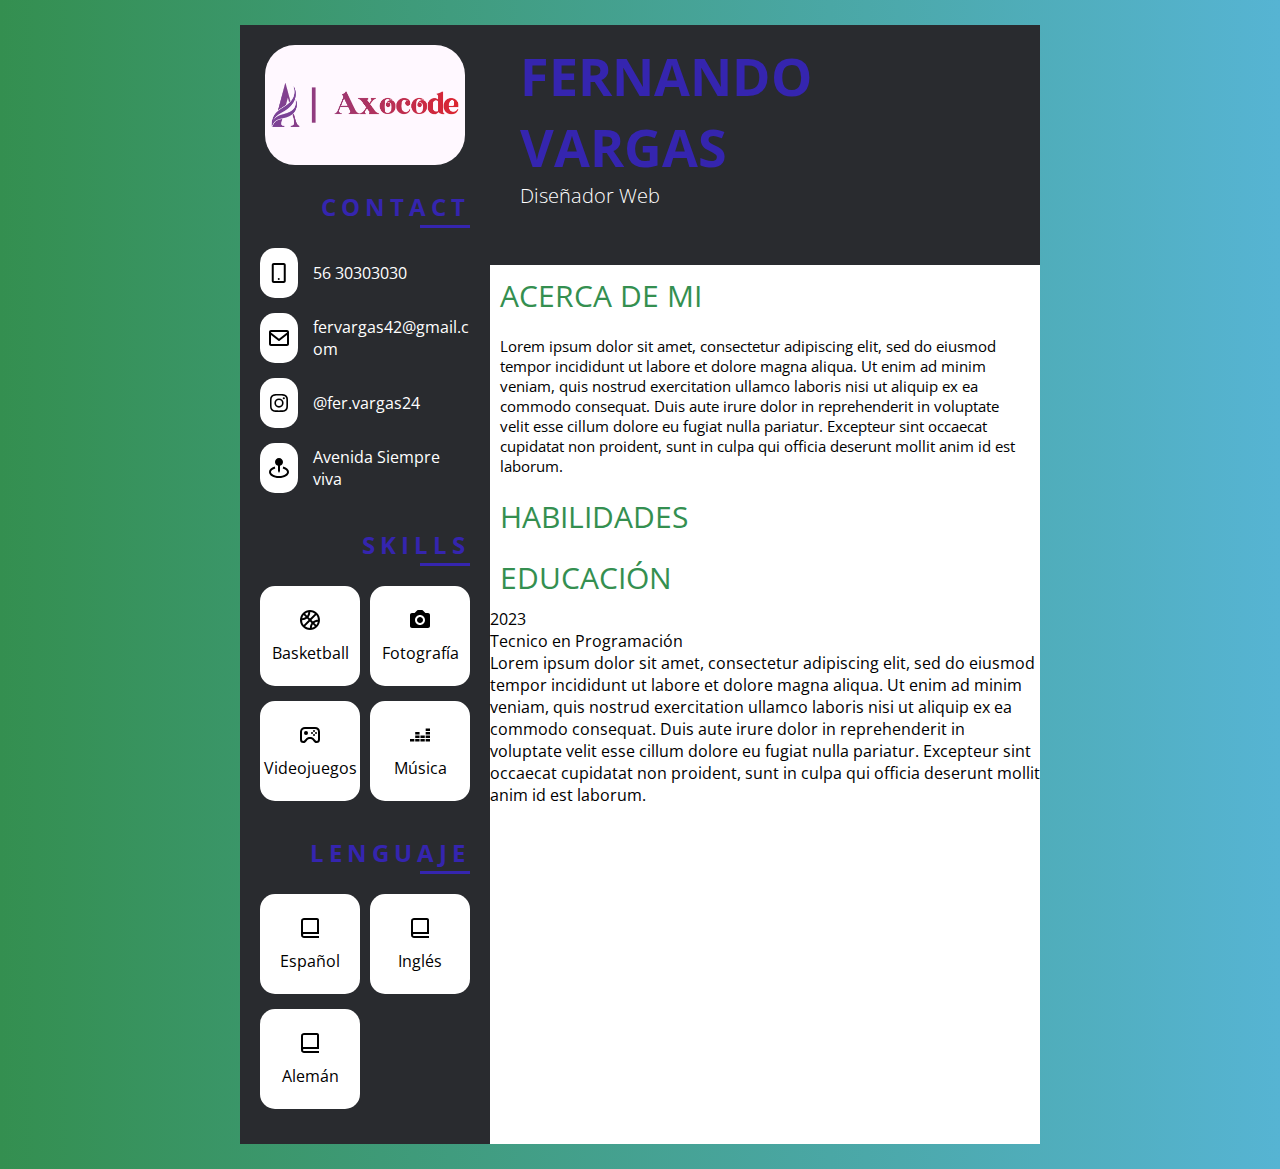
==== index.html @ 954b75d0 "Se adjunta el proyecto" ====
<!DOCTYPE html>
<html lang="en">
<head>
	<meta charset="UTF-8">
	<meta http-equiv="X-UA-Compatible" content="IE=edge">
	<meta name="viewport" content="width=device-width, initial-scale=1.0">
	<title>Document</title>
	<link rel="stylesheet" href="estiloscv.css" >
</head>
<body>
	<div class="wrapper">
		<div class="curriculum">
			<div class="izq">
				<div class="img_holder">
					<img src="imagen.png" alt="fotito" >
				</div>
				<div class="contact_wrap pb">
					<div class="title">
						Contact
					</div>
					<div class="contacto">
						<ul>
							<li>
								<div class="li_wrap">
									<div class="iconito"><svg xmlns="http://www.w3.org/2000/svg" width="24" height="24" viewBox="0 0 24 24" style="fill: rgba(0, 0, 0, 1);transform: ;msFilter:;"><path d="M16.75 2h-10c-1.103 0-2 .897-2 2v16c0 1.103.897 2 2 2h10c1.103 0 2-.897 2-2V4c0-1.103-.897-2-2-2zm-10 18V4h10l.002 16H6.75z"></path><circle cx="11.75" cy="18" r="1"></circle></svg></div>
									<div class="text">56 30303030</div>
								</div>
							</li>
							<li>
								<div class="li_wrap">
									<div class="iconito"><svg xmlns="http://www.w3.org/2000/svg" width="24" height="24" viewBox="0 0 24 24" style="fill: rgba(0, 0, 0, 1);transform: ;msFilter:;"><path d="M20 4H4c-1.103 0-2 .897-2 2v12c0 1.103.897 2 2 2h16c1.103 0 2-.897 2-2V6c0-1.103-.897-2-2-2zm0 2v.511l-8 6.223-8-6.222V6h16zM4 18V9.044l7.386 5.745a.994.994 0 0 0 1.228 0L20 9.044 20.002 18H4z"></path></svg></div>
									<div class="text">fervargas42@gmail.com</div>
								</div>
							</li>
							<li>
								<div class="li_wrap">
									<div class="iconito"><svg xmlns="http://www.w3.org/2000/svg" width="24" height="24" viewBox="0 0 24 24" style="fill: rgba(0, 0, 0, 1);transform: ;msFilter:;"><path d="M11.999 7.377a4.623 4.623 0 1 0 0 9.248 4.623 4.623 0 0 0 0-9.248zm0 7.627a3.004 3.004 0 1 1 0-6.008 3.004 3.004 0 0 1 0 6.008z"></path><circle cx="16.806" cy="7.207" r="1.078"></circle><path d="M20.533 6.111A4.605 4.605 0 0 0 17.9 3.479a6.606 6.606 0 0 0-2.186-.42c-.963-.042-1.268-.054-3.71-.054s-2.755 0-3.71.054a6.554 6.554 0 0 0-2.184.42 4.6 4.6 0 0 0-2.633 2.632 6.585 6.585 0 0 0-.419 2.186c-.043.962-.056 1.267-.056 3.71 0 2.442 0 2.753.056 3.71.015.748.156 1.486.419 2.187a4.61 4.61 0 0 0 2.634 2.632 6.584 6.584 0 0 0 2.185.45c.963.042 1.268.055 3.71.055s2.755 0 3.71-.055a6.615 6.615 0 0 0 2.186-.419 4.613 4.613 0 0 0 2.633-2.633c.263-.7.404-1.438.419-2.186.043-.962.056-1.267.056-3.71s0-2.753-.056-3.71a6.581 6.581 0 0 0-.421-2.217zm-1.218 9.532a5.043 5.043 0 0 1-.311 1.688 2.987 2.987 0 0 1-1.712 1.711 4.985 4.985 0 0 1-1.67.311c-.95.044-1.218.055-3.654.055-2.438 0-2.687 0-3.655-.055a4.96 4.96 0 0 1-1.669-.311 2.985 2.985 0 0 1-1.719-1.711 5.08 5.08 0 0 1-.311-1.669c-.043-.95-.053-1.218-.053-3.654 0-2.437 0-2.686.053-3.655a5.038 5.038 0 0 1 .311-1.687c.305-.789.93-1.41 1.719-1.712a5.01 5.01 0 0 1 1.669-.311c.951-.043 1.218-.055 3.655-.055s2.687 0 3.654.055a4.96 4.96 0 0 1 1.67.311 2.991 2.991 0 0 1 1.712 1.712 5.08 5.08 0 0 1 .311 1.669c.043.951.054 1.218.054 3.655 0 2.436 0 2.698-.043 3.654h-.011z"></path></svg></div>
									<div class="text">@fer.vargas24</div>
								</div>
							</li>
							<li>
								<div class="li_wrap">
									<div class="iconito"><svg xmlns="http://www.w3.org/2000/svg" width="24" height="24" viewBox="0 0 24 24" style="fill: rgba(0, 0, 0, 1);transform: ;msFilter:;"><path d="m12 17 1-2V9.858c1.721-.447 3-2 3-3.858 0-2.206-1.794-4-4-4S8 3.794 8 6c0 1.858 1.279 3.411 3 3.858V15l1 2z"></path><path d="m16.267 10.563-.533 1.928C18.325 13.207 20 14.584 20 16c0 1.892-3.285 4-8 4s-8-2.108-8-4c0-1.416 1.675-2.793 4.267-3.51l-.533-1.928C4.197 11.54 2 13.623 2 16c0 3.364 4.393 6 10 6s10-2.636 10-6c0-2.377-2.197-4.46-5.733-5.437z"></path></svg></div>
									<div class="text">Avenida Siempre viva</div>
								</dijkv>
							</li>
						</ul>
					</div>
				</div>
				<div class="pass_wrap pb">
					<div class="title">
						Skills
					</div>
					<div class="pass">
						<ul>
							<li>
								<div class="li_wrap">
									<div class="iconito"><svg xmlns="http://www.w3.org/2000/svg" width="24" height="24" viewBox="0 0 24 24" style="fill: rgba(0, 0, 0, 1);transform: ;msFilter:;"><path d="M4.929 19.071c1.895 1.895 4.405 2.938 7.071 2.938s5.177-1.043 7.071-2.938c3.899-3.899 3.899-10.243 0-14.143C17.177 3.034 14.665 1.99 12 1.99S6.823 3.034 4.929 4.929c-3.899 3.898-3.899 10.243 0 14.142zm7.38-15.065a7.912 7.912 0 0 1 4.594 1.678L12 10.586l-1.46-1.46c1.161-1.479 1.792-3.308 1.769-5.12zM9.11 7.696 7.098 5.684a7.929 7.929 0 0 1 3.218-1.51c-.015 1.236-.445 2.477-1.206 3.522zM7.686 9.1a6.065 6.065 0 0 1-3.459 1.057 7.923 7.923 0 0 1 1.458-3.058L7.686 9.1zm-3.675 3.046c.077.002.154.014.231.014a8.05 8.05 0 0 0 4.877-1.626L10.586 12l-4.901 4.901a7.972 7.972 0 0 1-1.674-4.755zm12.294 2.745c1.042-.758 2.28-1.188 3.508-1.206a7.947 7.947 0 0 1-1.497 3.217l-2.011-2.011zm.597 3.425a7.935 7.935 0 0 1-3.059 1.47 6.05 6.05 0 0 1 1.057-3.472l2.002 2.002zm-5.044 1.686a7.922 7.922 0 0 1-4.761-1.686L12 13.414l1.463 1.463c-1.103 1.444-1.659 3.266-1.605 5.125zm8.124-8.31c-1.807-.018-3.633.61-5.108 1.768L13.414 12l4.901-4.901a7.968 7.968 0 0 1 1.667 4.593z"></path></svg></div>									
									<div class="text">Basketball</div>
								</div>
							</li>
							<li>
								<div class="li_wrap">
									<div class="iconito"><svg xmlns="http://www.w3.org/2000/svg" width="24" height="24" viewBox="0 0 24 24" style="fill: rgba(0, 0, 0, 1);transform: ;msFilter:;"><path d="M12 9c-1.626 0-3 1.374-3 3s1.374 3 3 3 3-1.374 3-3-1.374-3-3-3z"></path><path d="M20 5h-2.586l-2.707-2.707A.996.996 0 0 0 14 2h-4a.996.996 0 0 0-.707.293L6.586 5H4c-1.103 0-2 .897-2 2v11c0 1.103.897 2 2 2h16c1.103 0 2-.897 2-2V7c0-1.103-.897-2-2-2zm-8 12c-2.71 0-5-2.29-5-5s2.29-5 5-5 5 2.29 5 5-2.29 5-5 5z"></path></svg></div>									
									<div class="text">Fotografía</div>
								</div>
							</li>
							<li>
								<div class="li_wrap">
									<div class="iconito"><svg xmlns="http://www.w3.org/2000/svg" width="24" height="24" viewBox="0 0 24 24" style="fill: rgba(0, 0, 0, 1);transform: ;msFilter:;"><path d="M22 8.65A5 5 0 0 0 17 4H7a5 5 0 0 0-5 4.74A2 2 0 0 0 2 9v7.5A3.48 3.48 0 0 0 5.5 20c1.43 0 2.32-1.06 3.19-2.09.32-.37.65-.76 1-1.1a4.81 4.81 0 0 1 1.54-.75 6.61 6.61 0 0 1 1.54 0 4.81 4.81 0 0 1 1.54.75c.35.34.68.73 1 1.1.87 1 1.76 2.09 3.19 2.09a3.48 3.48 0 0 0 3.5-3.5V9a2.09 2.09 0 0 0 0-.26zm-2 7.85a1.5 1.5 0 0 1-1.5 1.5c-.5 0-1-.64-1.66-1.38-.34-.39-.72-.85-1.15-1.26a6.68 6.68 0 0 0-2.46-1.25 6.93 6.93 0 0 0-2.46 0 6.68 6.68 0 0 0-2.46 1.25c-.43.41-.81.87-1.15 1.26C6.54 17.36 6 18 5.5 18A1.5 1.5 0 0 1 4 16.5V9a.77.77 0 0 0 0-.15A3 3 0 0 1 7 6h10a3 3 0 0 1 3 2.72v.12A.86.86 0 0 0 20 9z"></path><circle cx="16" cy="12" r="1"></circle><circle cx="18" cy="10" r="1"></circle><circle cx="16" cy="8" r="1"></circle><circle cx="14" cy="10" r="1"></circle><circle cx="8" cy="10" r="2"></circle></svg></div>									
									<div class="text">Videojuegos</div>
								</div>
							</li>
							<li>
								<div class="li_wrap">
									<div class="iconito"><svg xmlns="http://www.w3.org/2000/svg" width="24" height="24" viewBox="0 0 24 24" style="fill: rgba(0, 0, 0, 1);transform: ;msFilter:;"><path d="M17.68 5.47H22V8h-4.32zm0 3.51H22v2.53h-4.32zm0 3.51H22v2.53h-4.32zM2 16h4.32v2.53H2zm5.22 0h4.32v2.53H7.22zm5.23 0h4.32v2.53h-4.32zm5.23 0H22v2.53h-4.32zm-5.23-3.51h4.32v2.53h-4.32zm-5.23 0h4.32v2.53H7.22zm0-3.51h4.32v2.53H7.22z"></path></svg></div>							
									<div class="text">Música</div>
								</div>
							</li>
						
						</ul>
					</div>
				</div>
				<div class="lang_wrap pb">
					<div class="title">
						Lenguaje
					</div>
					<div class="lang">
						<ul>
							<li>
								<div class="li_wrap">
									<div class="iconito"><svg xmlns="http://www.w3.org/2000/svg" width="24" height="24" viewBox="0 0 24 24" style="fill: rgba(0, 0, 0, 1);transform: ;msFilter:;"><path d="M19 2H6c-1.206 0-3 .799-3 3v14c0 2.201 1.794 3 3 3h15v-2H6.012C5.55 19.988 5 19.806 5 19s.55-.988 1.012-1H21V4c0-1.103-.897-2-2-2zm0 14H5V5c0-.806.55-.988 1-1h13v12z"></path></svg></div>
									<div class="text">Español</div>
								</div>
							</li>
							<li>
								<div class="li_wrap">
									<div class="iconito"><svg xmlns="http://www.w3.org/2000/svg" width="24" height="24" viewBox="0 0 24 24" style="fill: rgba(0, 0, 0, 1);transform: ;msFilter:;"><path d="M19 2H6c-1.206 0-3 .799-3 3v14c0 2.201 1.794 3 3 3h15v-2H6.012C5.55 19.988 5 19.806 5 19s.55-.988 1.012-1H21V4c0-1.103-.897-2-2-2zm0 14H5V5c0-.806.55-.988 1-1h13v12z"></path></svg></div>
									<div class="text">Inglés</div>
								</div>
							</li>
							<li>
								<div class="li_wrap">
									<div class="iconito"><svg xmlns="http://www.w3.org/2000/svg" width="24" height="24" viewBox="0 0 24 24" style="fill: rgba(0, 0, 0, 1);transform: ;msFilter:;"><path d="M19 2H6c-1.206 0-3 .799-3 3v14c0 2.201 1.794 3 3 3h15v-2H6.012C5.55 19.988 5 19.806 5 19s.55-.988 1.012-1H21V4c0-1.103-.897-2-2-2zm0 14H5V5c0-.806.55-.988 1-1h13v12z"></path></svg></div>
									<div class="text">Alemán</div>
								</div>
							</li>
						</ul>
					</div>
				</div>
			</div>
			<div class="der">
				<div class="header">
					<div class="nombre_puesto">
						<div class="nombre">
							Fernando Vargas
						</div>
						<div class="puesto">
							Diseñador Web
						</div>
					</div>
				</div>
				<div class="in_der">
					<div class="smi">
						Acerca de mi
					</div>
					<div class="Sobre-mi">
						Lorem ipsum dolor sit amet, consectetur adipiscing elit, sed do eiusmod tempor incididunt ut labore et dolore magna aliqua. Ut enim ad minim veniam, quis nostrud exercitation ullamco laboris nisi ut aliquip ex ea commodo consequat. Duis aute irure dolor in reprehenderit in voluptate velit esse cillum dolore eu fugiat nulla pariatur. Excepteur sint occaecat cupidatat non proident, sunt in culpa qui officia deserunt mollit anim id est laborum.
					</div>
					<div class="TituloSkills">
						Habilidades
					</div>

					<div class="TituloSkills">
						Educación
					</div>
					<div class="edu">
						<ul>
							<li>
								<div class="Fecha">2023</div>
								<div class="Info">
									<p class="info_c">Tecnico en Programación</p>
									<p class="info_cont">
										Lorem ipsum dolor sit amet, consectetur adipiscing elit, sed do eiusmod tempor incididunt ut labore et dolore magna aliqua. Ut enim ad minim veniam, quis nostrud exercitation ullamco laboris nisi ut aliquip ex ea commodo consequat. Duis aute irure dolor in reprehenderit in voluptate velit esse cillum dolore eu fugiat nulla pariatur. Excepteur sint occaecat cupidatat non proident, sunt in culpa qui officia deserunt mollit anim id est laborum.
									</p>
								</div>
							</li>
						</ul>
					</div>
				</div>
			</div>
		</div>
	</div>
</body>
</html>
---- estiloscv.css ----
@import url('https://fonts.googleapis.com/css2?family=Open+Sans:wght@300;400;700&display=swap');

*{
    margin: 0%;
    padding: 0%;
    box-sizing: border-box;
    list-style: none;
    font-family: 'Open Sans', sans-serif;
}

body{
    background: linear-gradient(to right,#348F50,#56B4D3);
}

.curriculum{
    width: 800px;
    background: #fff;
    margin: 25px auto;
    display: flex;
}

.izq{
    background: #292b2f;
    width: 250px;
    padding: 0 20px;
}

.der{
    width: calc(100% - 250px);
}

.izq .img_holder{
    text-align: center;
    padding: 20px 0;
}

.izq .img_holder img{
    width: 200px;
    border-radius: 30px;
}

.pb{
    padding-bottom: 20px;
}

.title{
    font-size: 24px;
    font-weight: 700;
    text-transform: uppercase;
    letter-spacing: 5px;
    padding-bottom: 10px;
    color: #3525af;
    position: relative;
    text-align: right;
    margin-bottom: 15px;
}

.title::before{
    content: "";
    position: absolute;
    top: 35px;
    right: 0;
    width: 50px;
    height: 3px;
    background: #3525af;
}

.left .icon{
    font-size: 20px;
    color: #9153c9;
}

.left .text{
    color: #9153c9;
    text-transform: uppercase;
    font-size: 13px;
}

.contacto .li_wrap{
    display: flex;
    align-items: center;
    width: 100%;
    margin-bottom: 15px;
}

.contacto .li_wrap .iconito{
    width: 50px;
    height: 50px;
    background: #fff;  
    border-radius: 15px;
    display: flex;
    align-items: center;
    justify-content: center;
    margin-right: 15px;
}

.contacto .li_wrap .text{
    width: calc(100% - 5px);
    word-break:break-word;
    color: #fff;
}

.lang ul,
.pass ul{
    display: flex;
    flex-wrap: wrap;
    justify-content: space-between;
}

.lang .li_wrap,
.pass .li_wrap{
    width: 100px;
    height: 100px;
    margin-bottom: 15px;
    border-radius: 15px;
    background: #fff;
    display: flex;
    flex-direction: column;
    align-items: center;
    justify-content: center;    
}

.lang .li_wrap{
    background: #fff;
}

.pass .li_wrap .text,
.lang .li_wrap .text{
    margin-top: 5px;
}

.pass .li_wrap{
    border: 2px solid #fff;
}

.header{
    background: #292b2f;
    padding: 15px 30px ;
    color: #fff;
    height: 240px;
}

.header .nombre{
    font-size: 52px;
    text-transform: uppercase;
    font-weight: 700;
    color: #3525af;
}

.header .puesto{
    font-weight: 300;
    font-size: 20px;
}

.Sobre-mi{
    padding: 10px;
    font-size: 15px;

}

.smi{
    padding: 10px;
    font-size: 30px;
    color: #348F50;
    text-transform: uppercase;
}

.TituloSkills{
    padding: 10px;
    font-size: 30px;
    color: #348F50;
    text-transform: uppercase;
}
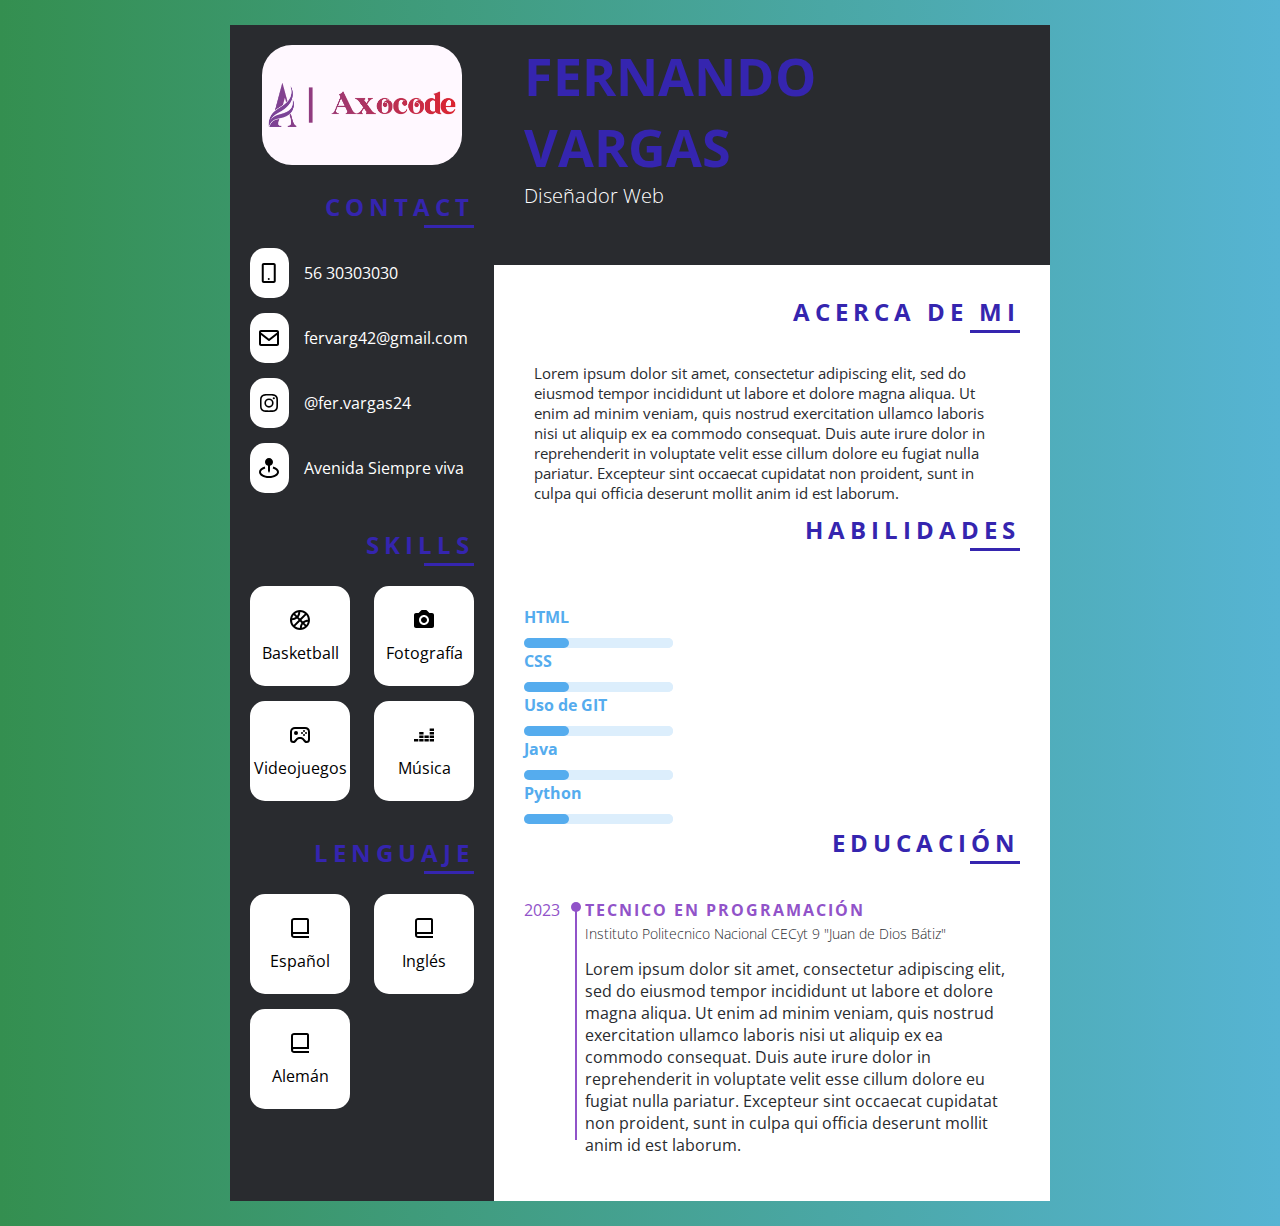
==== commit 33876d5f: "cuerpo index terminado" ====
--- a/index.html
+++ b/index.html
@@ -29,7 +29,7 @@
 							<li>
 								<div class="li_wrap">
 									<div class="iconito"><svg xmlns="http://www.w3.org/2000/svg" width="24" height="24" viewBox="0 0 24 24" style="fill: rgba(0, 0, 0, 1);transform: ;msFilter:;"><path d="M20 4H4c-1.103 0-2 .897-2 2v12c0 1.103.897 2 2 2h16c1.103 0 2-.897 2-2V6c0-1.103-.897-2-2-2zm0 2v.511l-8 6.223-8-6.222V6h16zM4 18V9.044l7.386 5.745a.994.994 0 0 0 1.228 0L20 9.044 20.002 18H4z"></path></svg></div>
-									<div class="text">fervargas42@gmail.com</div>
+									<div class="text">fervarg42@gmail.com</div>
 								</div>
 							</li>
 							<li>
@@ -121,28 +121,37 @@
 					</div>
 				</div>
 				<div class="in_der">
-					<div class="smi">
+					<div class="title">
 						Acerca de mi
 					</div>
 					<div class="Sobre-mi">
 						Lorem ipsum dolor sit amet, consectetur adipiscing elit, sed do eiusmod tempor incididunt ut labore et dolore magna aliqua. Ut enim ad minim veniam, quis nostrud exercitation ullamco laboris nisi ut aliquip ex ea commodo consequat. Duis aute irure dolor in reprehenderit in voluptate velit esse cillum dolore eu fugiat nulla pariatur. Excepteur sint occaecat cupidatat non proident, sunt in culpa qui officia deserunt mollit anim id est laborum.
 					</div>
-					<div class="TituloSkills">
+					<div class="title">
 						Habilidades
 					</div>
-
-					<div class="TituloSkills">
+					<div class="hab">
+						<a href="html.html"><p>HTML</a><br><progress class="progress-bar" value="30" max="100"></progress></p>
+						<a href="css.html"><p>CSS</a><br><progress class="progress-bar" value="30" max="100"></progress></p>					
+						<a href="git.html"><p>Uso de GIT</a><br><progress class="progress-bar" value="30" max="100"></progress></p>
+						<a href="java.html"><p>Java</a><br><progress class="progress-bar" value="30" max="100"></progress></p>
+						<a href="py.html"><p>Python</a><br><progress class="progress-bar" value="30" max="100"></progress></p>				
+					</div>
+					<div class="title">
 						Educación
 					</div>
 					<div class="edu">
 						<ul>
 							<li>
-								<div class="Fecha">2023</div>
-								<div class="Info">
-									<p class="info_c">Tecnico en Programación</p>
-									<p class="info_cont">
-										Lorem ipsum dolor sit amet, consectetur adipiscing elit, sed do eiusmod tempor incididunt ut labore et dolore magna aliqua. Ut enim ad minim veniam, quis nostrud exercitation ullamco laboris nisi ut aliquip ex ea commodo consequat. Duis aute irure dolor in reprehenderit in voluptate velit esse cillum dolore eu fugiat nulla pariatur. Excepteur sint occaecat cupidatat non proident, sunt in culpa qui officia deserunt mollit anim id est laborum.
-									</p>
+								<div class="li_wrap">
+									<div class="fecha">2023</div>
+									<div class="info">
+										<p class="info_title">Tecnico en Programación</p>
+										<p class="info_com">Instituto Politecnico Nacional CECyt 9 "Juan de Dios Bátiz"</p>
+										<p class="info_cont">
+											Lorem ipsum dolor sit amet, consectetur adipiscing elit, sed do eiusmod tempor incididunt ut labore et dolore magna aliqua. Ut enim ad minim veniam, quis nostrud exercitation ullamco laboris nisi ut aliquip ex ea commodo consequat. Duis aute irure dolor in reprehenderit in voluptate velit esse cillum dolore eu fugiat nulla pariatur. Excepteur sint occaecat cupidatat non proident, sunt in culpa qui officia deserunt mollit anim id est laborum.
+										</p>
+									</div>
 								</div>
 							</li>
 						</ul>
--- a/estiloscv.css
+++ b/estiloscv.css
@@ -13,7 +13,7 @@
 }
 
 .curriculum{
-    width: 800px;
+    width: 820px;
     background: #fff;
     margin: 25px auto;
     display: flex;
@@ -21,7 +21,7 @@
 
 .izq{
     background: #292b2f;
-    width: 250px;
+    width: 270px;
     padding: 0 20px;
 }
 
@@ -165,9 +165,98 @@
     text-transform: uppercase;
 }
 
-.TituloSkills{
-    padding: 10px;
-    font-size: 30px;
-    color: #348F50;
-    text-transform: uppercase;
-}+.in_der{
+    padding: 30px;
+    color: #292b2f;
+}
+
+.in_der .edu{
+    margin-top: 30px;
+}
+
+.in_der .li_wrap{
+    display: flex;
+    margin-bottom: 15px;
+}
+
+.in_der .li_wrap .fecha{
+    width: 125px;
+    color: #9153c9;
+}
+
+.in_der .li_wrap .info{
+    width: calc(100% -125px);
+    padding-left: 25px;
+    position: relative;
+}
+
+.in_der .li_wrap .info_title{
+    text-transform: uppercase;
+    font-weight: 700;
+    letter-spacing: 2px;
+    color: #9153c9;
+}
+
+.in_der .li_wrap .info_com{
+    font-weight: 300;
+    font-size: 14px;
+    margin-top: 3px;
+}
+
+.in_der .li_wrap .info_cont{
+    margin-top: 15px;
+}
+
+.in_der .li_wrap .info::before{
+    content: "";
+    position: absolute;
+    top: 3px;
+    left: 11px;
+    width: 10px;
+    height: 10px;
+    background: #9153c9;
+    border-radius: 50%;
+}
+
+.in_der .li_wrap .info::after{
+    content: "";
+    position: absolute;
+    top: 10px;
+    left: 15px;
+    width: 2px;
+    height: 90%;
+    background: #9153c9;
+
+}
+
+.progress-bar {
+    width: 30%;
+    height: 10px;
+    appearance: none;
+    border-radius: 10px;
+    background-color: #dceefc;
+  }
+  
+  .progress-bar::-webkit-progress-bar {
+    background-color: #dceefc;
+    border-radius: 10px;
+  }
+  
+  .progress-bar::-webkit-progress-value {
+    background-color: #55acee;
+    border-radius: 10px;
+  }
+
+  .hab{
+    font-weight: 700;
+    margin-top: 10%;
+  }
+
+ .hab a{
+    text-decoration: none;
+    color: #55acee;
+ }
+
+ .hab a:hover{
+    color: #9153c9;
+ }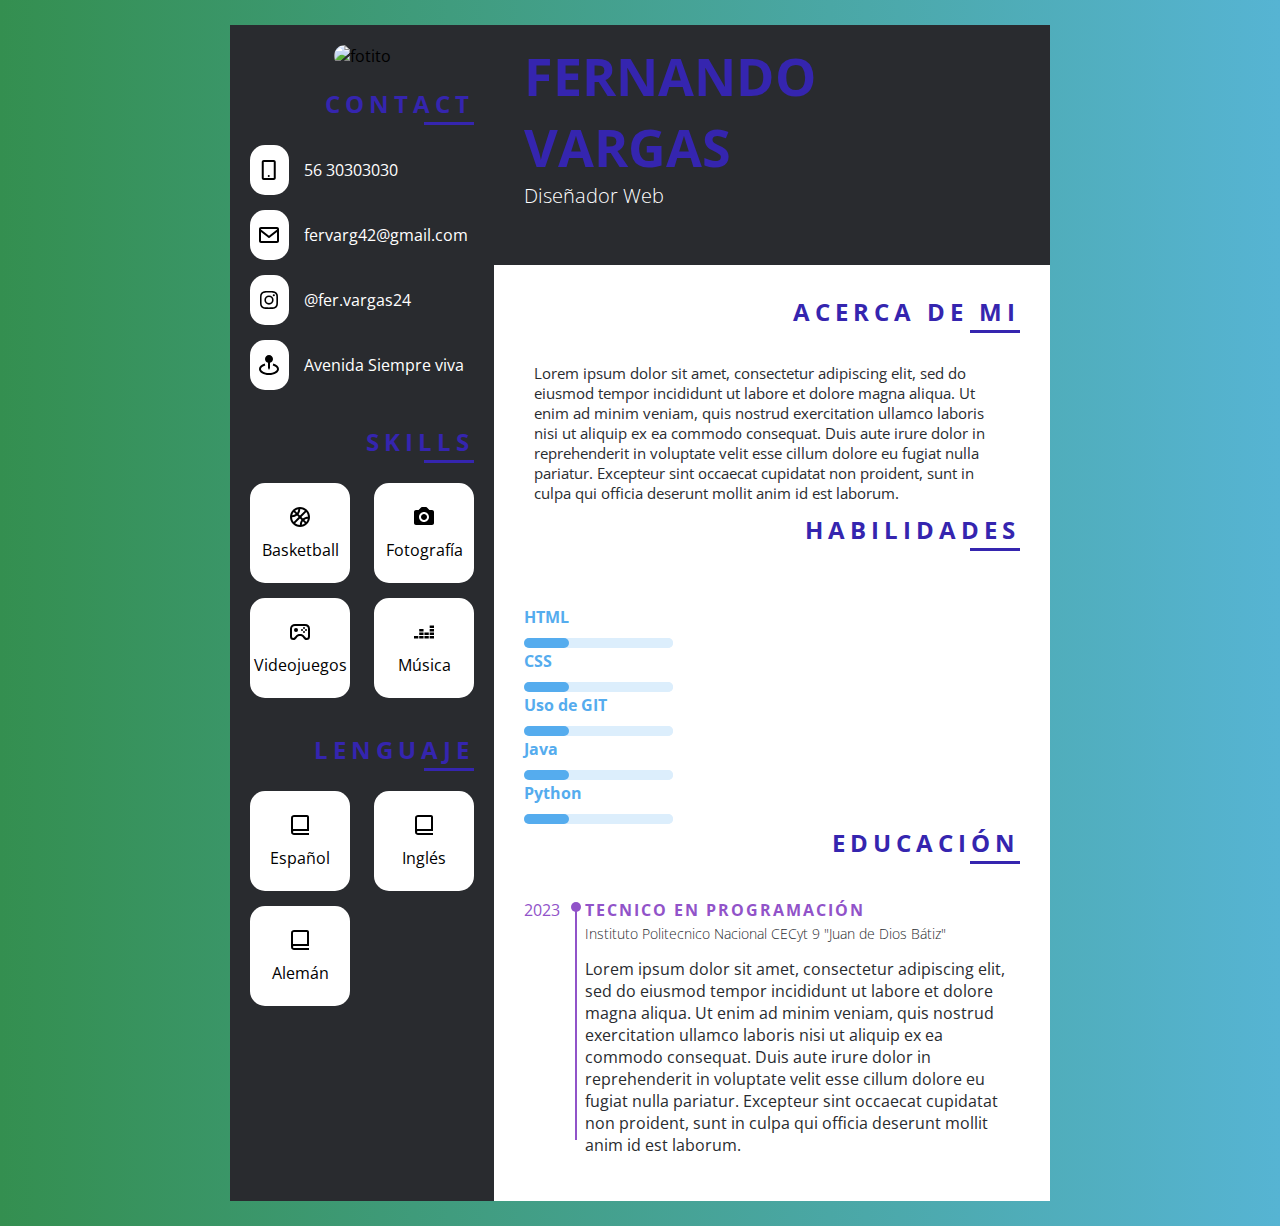
==== commit 54bde198: "Agg pag html" ====
--- a/index.html
+++ b/index.html
@@ -131,7 +131,7 @@
 						Habilidades
 					</div>
 					<div class="hab">
-						<a href="html.html"><p>HTML</a><br><progress class="progress-bar" value="30" max="100"></progress></p>
+						<a href="pages/html.html"><p>HTML</a><br><progress class="progress-bar" value="30" max="100"></progress></p>
 						<a href="css.html"><p>CSS</a><br><progress class="progress-bar" value="30" max="100"></progress></p>					
 						<a href="git.html"><p>Uso de GIT</a><br><progress class="progress-bar" value="30" max="100"></progress></p>
 						<a href="java.html"><p>Java</a><br><progress class="progress-bar" value="30" max="100"></progress></p>
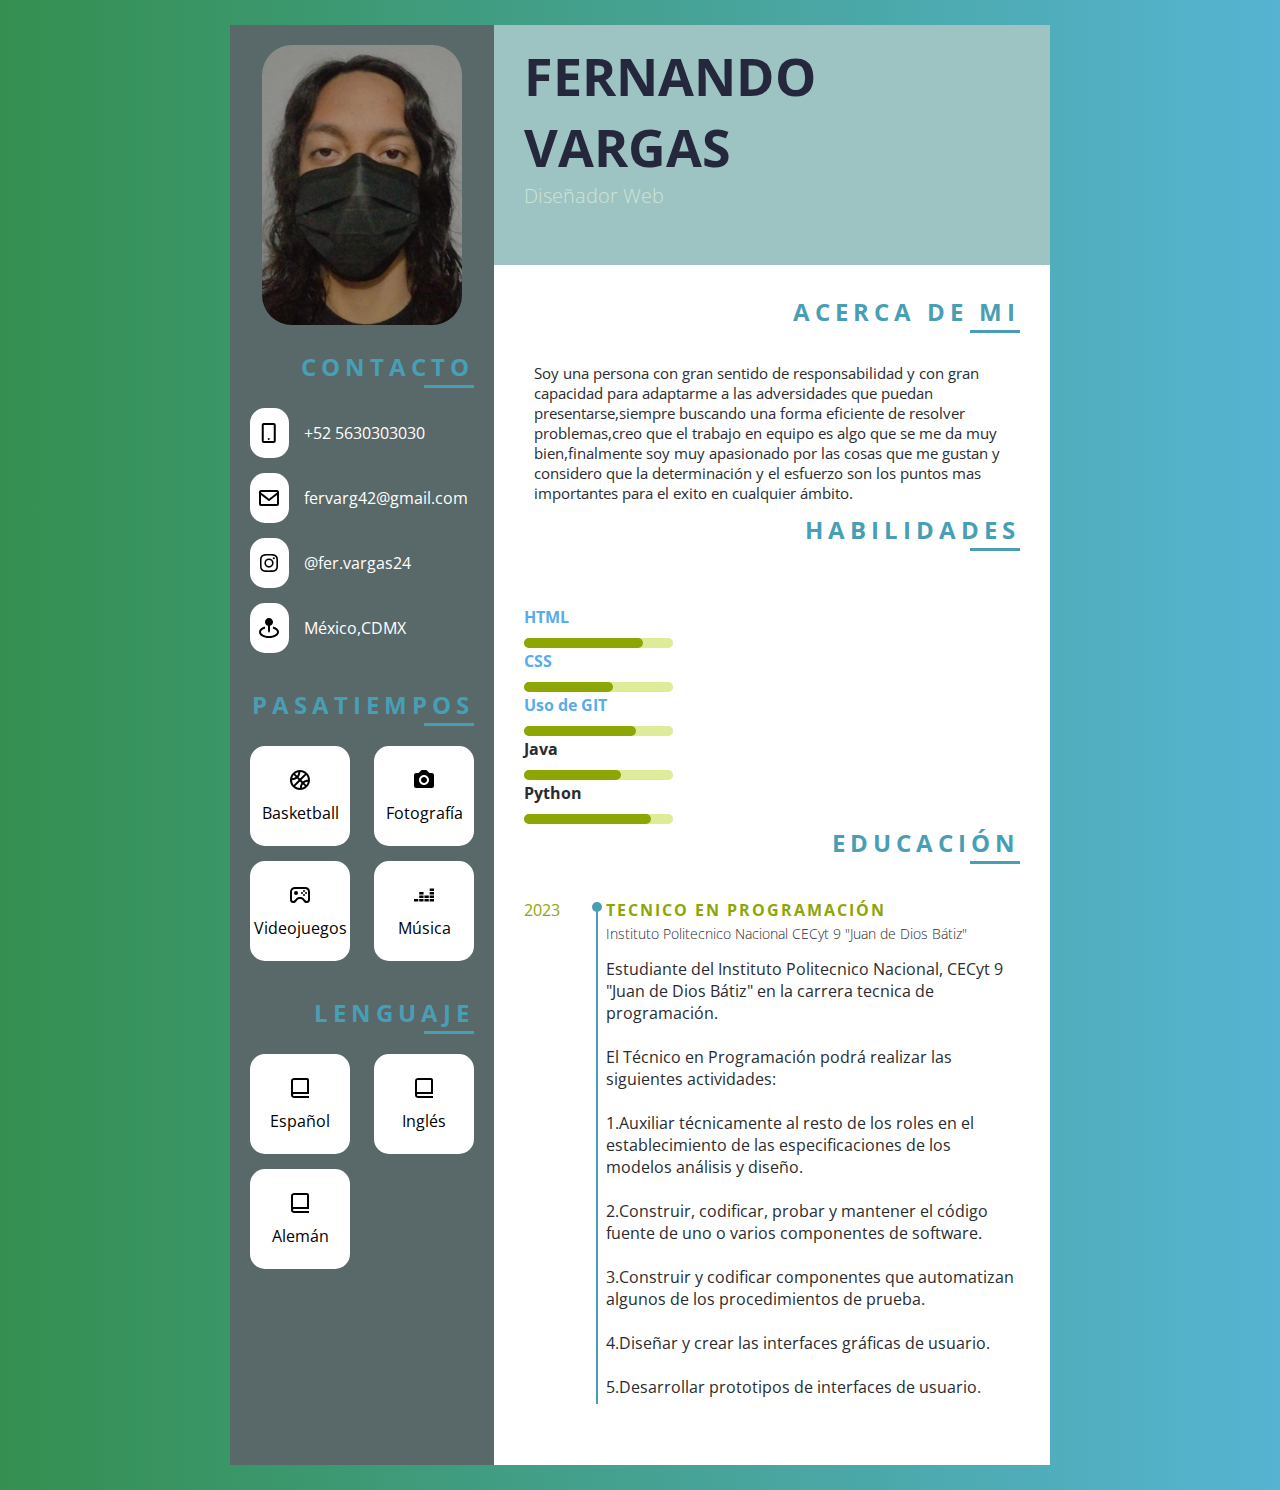
==== commit 8fbadce3: "Version casi final (Revision)" ====
--- a/index.html
+++ b/index.html
@@ -12,18 +12,18 @@
 		<div class="curriculum">
 			<div class="izq">
 				<div class="img_holder">
-					<img src="imagen.png" alt="fotito" >
+					<img src="pages/resources/fotonremake.jpeg" alt="fotito" >
 				</div>
 				<div class="contact_wrap pb">
 					<div class="title">
-						Contact
+						Contacto
 					</div>
 					<div class="contacto">
 						<ul>
 							<li>
 								<div class="li_wrap">
 									<div class="iconito"><svg xmlns="http://www.w3.org/2000/svg" width="24" height="24" viewBox="0 0 24 24" style="fill: rgba(0, 0, 0, 1);transform: ;msFilter:;"><path d="M16.75 2h-10c-1.103 0-2 .897-2 2v16c0 1.103.897 2 2 2h10c1.103 0 2-.897 2-2V4c0-1.103-.897-2-2-2zm-10 18V4h10l.002 16H6.75z"></path><circle cx="11.75" cy="18" r="1"></circle></svg></div>
-									<div class="text">56 30303030</div>
+									<div class="text">+52 5630303030</div>
 								</div>
 							</li>
 							<li>
@@ -41,7 +41,7 @@
 							<li>
 								<div class="li_wrap">
 									<div class="iconito"><svg xmlns="http://www.w3.org/2000/svg" width="24" height="24" viewBox="0 0 24 24" style="fill: rgba(0, 0, 0, 1);transform: ;msFilter:;"><path d="m12 17 1-2V9.858c1.721-.447 3-2 3-3.858 0-2.206-1.794-4-4-4S8 3.794 8 6c0 1.858 1.279 3.411 3 3.858V15l1 2z"></path><path d="m16.267 10.563-.533 1.928C18.325 13.207 20 14.584 20 16c0 1.892-3.285 4-8 4s-8-2.108-8-4c0-1.416 1.675-2.793 4.267-3.51l-.533-1.928C4.197 11.54 2 13.623 2 16c0 3.364 4.393 6 10 6s10-2.636 10-6c0-2.377-2.197-4.46-5.733-5.437z"></path></svg></div>
-									<div class="text">Avenida Siempre viva</div>
+									<div class="text">México,CDMX</div>
 								</dijkv>
 							</li>
 						</ul>
@@ -49,7 +49,7 @@
 				</div>
 				<div class="pass_wrap pb">
 					<div class="title">
-						Skills
+						Pasatiempos
 					</div>
 					<div class="pass">
 						<ul>
@@ -125,17 +125,17 @@
 						Acerca de mi
 					</div>
 					<div class="Sobre-mi">
-						Lorem ipsum dolor sit amet, consectetur adipiscing elit, sed do eiusmod tempor incididunt ut labore et dolore magna aliqua. Ut enim ad minim veniam, quis nostrud exercitation ullamco laboris nisi ut aliquip ex ea commodo consequat. Duis aute irure dolor in reprehenderit in voluptate velit esse cillum dolore eu fugiat nulla pariatur. Excepteur sint occaecat cupidatat non proident, sunt in culpa qui officia deserunt mollit anim id est laborum.
+						Soy una persona con gran sentido de responsabilidad y con gran capacidad para adaptarme a las adversidades que puedan presentarse,siempre buscando una forma eficiente de resolver problemas,creo que el trabajo en equipo es algo que se me da muy bien,finalmente soy muy apasionado por las cosas que me gustan y considero que la determinación y el esfuerzo son los puntos mas importantes para el exito en cualquier ámbito.
 					</div>
 					<div class="title">
 						Habilidades
 					</div>
 					<div class="hab">
-						<a href="pages/html.html"><p>HTML</a><br><progress class="progress-bar" value="30" max="100"></progress></p>
-						<a href="css.html"><p>CSS</a><br><progress class="progress-bar" value="30" max="100"></progress></p>					
-						<a href="git.html"><p>Uso de GIT</a><br><progress class="progress-bar" value="30" max="100"></progress></p>
-						<a href="java.html"><p>Java</a><br><progress class="progress-bar" value="30" max="100"></progress></p>
-						<a href="py.html"><p>Python</a><br><progress class="progress-bar" value="30" max="100"></progress></p>				
+						<a href="pages/html.html" target="_blank"><p>HTML</a><br><progress class="progress-bar" value="80" max="100"></progress></p>
+						<a href="pages/css.html" target="_blank"><p>CSS</a><br><progress class="progress-bar" value="60" max="100"></progress></p>					
+						<a href="pages/git.html" target="_blank"><p>Uso de GIT</a><br><progress class="progress-bar" value="75" max="100"></progress></p>
+						<p>Java<br><progress class="progress-bar" value="65" max="100"></progress></p>
+						<p>Python<br><progress class="progress-bar" value="85" max="100"></progress></p>				
 					</div>
 					<div class="title">
 						Educación
@@ -149,7 +149,18 @@
 										<p class="info_title">Tecnico en Programación</p>
 										<p class="info_com">Instituto Politecnico Nacional CECyt 9 "Juan de Dios Bátiz"</p>
 										<p class="info_cont">
-											Lorem ipsum dolor sit amet, consectetur adipiscing elit, sed do eiusmod tempor incididunt ut labore et dolore magna aliqua. Ut enim ad minim veniam, quis nostrud exercitation ullamco laboris nisi ut aliquip ex ea commodo consequat. Duis aute irure dolor in reprehenderit in voluptate velit esse cillum dolore eu fugiat nulla pariatur. Excepteur sint occaecat cupidatat non proident, sunt in culpa qui officia deserunt mollit anim id est laborum.
+											Estudiante del Instituto Politecnico Nacional, CECyt 9 "Juan de Dios Bátiz" en la carrera tecnica de programación.<br><br>
+											El Técnico en Programación podrá realizar las siguientes actividades:<br><br>
+
+											1.Auxiliar técnicamente al resto de los roles en el establecimiento de las especificaciones de los modelos análisis y diseño.<br><br>
+
+											2.Construir, codificar, probar y mantener el código fuente de uno o varios componentes de software.<br><br>
+
+											3.Construir y codificar componentes que automatizan algunos de los procedimientos de prueba.<br><br>
+
+											4.Diseñar y crear las interfaces gráficas de usuario.<br><br>
+
+											5.Desarrollar prototipos de interfaces de usuario.<br><br>
 										</p>
 									</div>
 								</div>
--- a/estiloscv.css
+++ b/estiloscv.css
@@ -20,7 +20,7 @@
 }
 
 .izq{
-    background: #292b2f;
+    background: #596869;
     width: 270px;
     padding: 0 20px;
 }
@@ -49,7 +49,7 @@
     text-transform: uppercase;
     letter-spacing: 5px;
     padding-bottom: 10px;
-    color: #3525af;
+    color: #489FB5;
     position: relative;
     text-align: right;
     margin-bottom: 15px;
@@ -62,7 +62,7 @@
     right: 0;
     width: 50px;
     height: 3px;
-    background: #3525af;
+    background: #489FB5;
 }
 
 .left .icon{
@@ -134,7 +134,7 @@
 }
 
 .header{
-    background: #292b2f;
+    background: #9DC3C2;
     padding: 15px 30px ;
     color: #fff;
     height: 240px;
@@ -144,12 +144,13 @@
     font-size: 52px;
     text-transform: uppercase;
     font-weight: 700;
-    color: #3525af;
+    color: #25283D;
 }
 
 .header .puesto{
     font-weight: 300;
     font-size: 20px;
+    color: #CDE5D7;
 }
 
 .Sobre-mi{
@@ -181,7 +182,7 @@
 
 .in_der .li_wrap .fecha{
     width: 125px;
-    color: #9153c9;
+    color: #8EA604;
 }
 
 .in_der .li_wrap .info{
@@ -194,7 +195,7 @@
     text-transform: uppercase;
     font-weight: 700;
     letter-spacing: 2px;
-    color: #9153c9;
+    color: #8EA604;
 }
 
 .in_der .li_wrap .info_com{
@@ -214,7 +215,7 @@
     left: 11px;
     width: 10px;
     height: 10px;
-    background: #9153c9;
+    background: #489FB5;
     border-radius: 50%;
 }
 
@@ -224,8 +225,8 @@
     top: 10px;
     left: 15px;
     width: 2px;
-    height: 90%;
-    background: #9153c9;
+    height: 95%;
+    background: #489FB5;
 
 }
 
@@ -238,12 +239,12 @@
   }
   
   .progress-bar::-webkit-progress-bar {
-    background-color: #dceefc;
+    background-color: #deec99;
     border-radius: 10px;
   }
   
   .progress-bar::-webkit-progress-value {
-    background-color: #55acee;
+    background-color: #8EA604;
     border-radius: 10px;
   }
 
